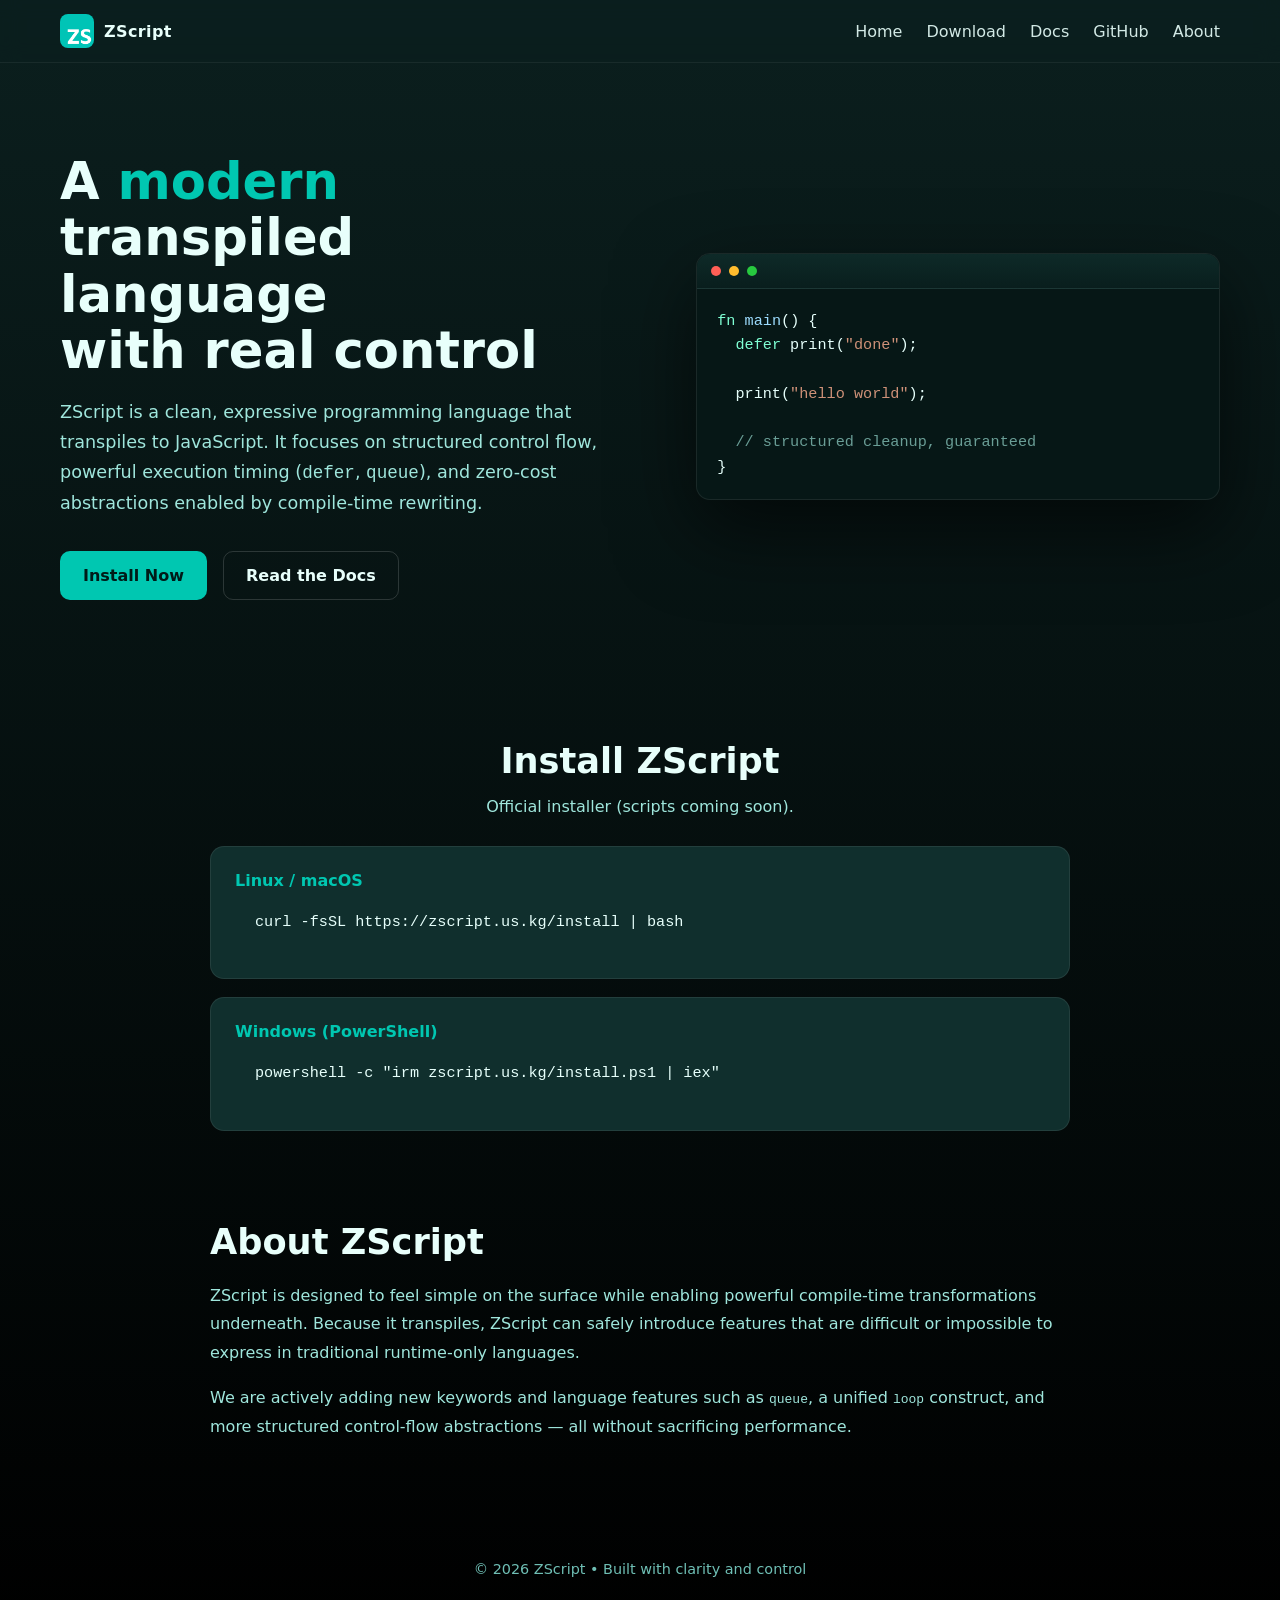
==== index.html @ 6e47279d "Create index.html" ====
<!DOCTYPE html>
<html lang="en">
<head>
  <meta charset="UTF-8" />
  <meta name="viewport" content="width=device-width, initial-scale=1.0" />
  <title>ZScript – A Modern Transpiled Language</title>
  <link rel="icon" href="favicon.png" />
  <style>
    :root {
      --primary: #00c7b1; /* derived from logo */
      --primary-dark: #00a896;
      --bg: #0b1f1e;
      --bg-soft: #102f2d;
      --text: #e8fffb;
      --muted: #9fe6dc;
      --code-bg: #061716;
    }

    * { box-sizing: border-box; }

    body {
      margin: 0;
      font-family: Inter, system-ui, -apple-system, Segoe UI, sans-serif;
      background: linear-gradient(180deg, var(--bg) 0%, #000 100%);
      color: var(--text);
    }

    a {
      color: var(--text);
      text-decoration: none;
    }

    /* ---------------- TOP BAR ---------------- */

    header {
      position: sticky;
      top: 0;
      z-index: 100;
      backdrop-filter: blur(10px);
      background: rgba(11, 31, 30, 0.7);
      border-bottom: 1px solid rgba(255,255,255,0.06);
    }

    .nav {
      max-width: 1200px;
      margin: 0 auto;
      padding: 14px 20px;
      display: flex;
      align-items: center;
      justify-content: space-between;
    }

    .brand {
      display: flex;
      align-items: center;
      gap: 10px;
      font-weight: 700;
      letter-spacing: 0.4px;
    }

    .brand img {
      width: 34px;
      height: 34px;
      border-radius: 8px;
    }

    .nav-links {
      display: flex;
      gap: 24px;
      font-weight: 500;
      opacity: 0.9;
    }

    .nav-links a:hover {
      color: var(--primary);
    }

    /* ---------------- HERO ---------------- */

    .hero {
      max-width: 1200px;
      margin: 0 auto;
      padding: 90px 20px 60px;
      display: grid;
      grid-template-columns: 1.1fr 1fr;
      gap: 60px;
      align-items: center;
    }

    .hero h1 {
      font-size: 3.2rem;
      line-height: 1.1;
      margin: 0 0 20px;
    }

    .hero h1 span {
      color: var(--primary);
    }

    .hero p {
      font-size: 1.1rem;
      line-height: 1.7;
      color: var(--muted);
      margin-bottom: 32px;
    }

    .cta {
      display: flex;
      gap: 16px;
      flex-wrap: wrap;
    }

    .btn {
      padding: 14px 22px;
      border-radius: 10px;
      font-weight: 600;
      border: 1px solid transparent;
      transition: all 0.2s ease;
    }

    .btn.primary {
      background: var(--primary);
      color: #001b18;
    }

    .btn.primary:hover {
      background: var(--primary-dark);
    }

    .btn.secondary {
      border-color: rgba(255,255,255,0.15);
    }

    .btn.secondary:hover {
      border-color: var(--primary);
      color: var(--primary);
    }

    /* ---------------- CODE WINDOW ---------------- */

    .code-window {
      background: var(--code-bg);
      border-radius: 14px;
      border: 1px solid rgba(255,255,255,0.08);
      box-shadow: 0 30px 80px rgba(0,0,0,0.6);
      overflow: hidden;
    }

    .code-header {
      display: flex;
      align-items: center;
      gap: 8px;
      padding: 12px 14px;
      background: linear-gradient(180deg, #0e2a28, #091e1d);
      border-bottom: 1px solid rgba(255,255,255,0.06);
    }

    .dot { width: 10px; height: 10px; border-radius: 50%; }
    .dot.red { background: #ff5f56; }
    .dot.yellow { background: #ffbd2e; }
    .dot.green { background: #27c93f; }

    pre {
      margin: 0;
      padding: 20px;
      font-family: "JetBrains Mono", Consolas, monospace;
      font-size: 0.95rem;
      line-height: 1.6;
      color: #e6fffb;
      overflow-x: auto;
    }

    .kw { color: #7fffd4; }
    .fn { color: #9cdcfe; }
    .str { color: #ce9178; }
    .cm { color: #6a9e96; }

    /* ---------------- INSTALL ---------------- */

    .install {
      max-width: 900px;
      margin: 80px auto 0;
      padding: 0 20px;
      text-align: center;
    }

    .install h2 {
      font-size: 2.2rem;
      margin-bottom: 12px;
    }

    .install p {
      color: var(--muted);
      margin-bottom: 30px;
    }

    .install-box {
      background: var(--bg-soft);
      border: 1px solid rgba(255,255,255,0.08);
      border-radius: 14px;
      padding: 24px;
      margin-bottom: 18px;
      text-align: left;
    }

    .install-box strong {
      color: var(--primary);
    }

    /* ---------------- ABOUT ---------------- */

    .about {
      max-width: 900px;
      margin: 90px auto;
      padding: 0 20px;
    }

    .about h2 {
      font-size: 2.2rem;
      margin-bottom: 20px;
    }

    .about p {
      color: var(--muted);
      line-height: 1.8;
      margin-bottom: 16px;
    }

    footer {
      text-align: center;
      padding: 30px 20px 50px;
      color: #6fbfb5;
      font-size: 0.9rem;
    }

    @media (max-width: 900px) {
      .hero {
        grid-template-columns: 1fr;
        padding-top: 60px;
      }
    }
  </style>
</head>
<body>

<header>
  <div class="nav">
    <div class="brand">
      <img src="favicon.png" alt="ZScript logo" />
      <span>ZScript</span>
    </div>
    <nav class="nav-links">
      <a href="#">Home</a>
      <a href="#install">Download</a>
      <a href="#docs">Docs</a>
      <a href="https://github.com" target="_blank">GitHub</a>
      <a href="#about">About</a>
    </nav>
  </div>
</header>

<section class="hero">
  <div>
    <h1>A <span>modern</span> transpiled language<br/>with real control</h1>
    <p>
      ZScript is a clean, expressive programming language that transpiles to
      JavaScript. It focuses on structured control flow, powerful execution
      timing (<code>defer</code>, <code>queue</code>), and zero-cost abstractions
      enabled by compile-time rewriting.
    </p>

    <div class="cta">
      <a class="btn primary" href="#install">Install Now</a>
      <a class="btn secondary" href="#docs">Read the Docs</a>
    </div>
  </div>

  <div class="code-window">
    <div class="code-header">
      <div class="dot red"></div>
      <div class="dot yellow"></div>
      <div class="dot green"></div>
    </div>
    <pre><span class="kw">fn</span> <span class="fn">main</span>() {
  <span class="kw">defer</span> print(<span class="str">"done"</span>);

  print(<span class="str">"hello world"</span>);

  <span class="cm">// structured cleanup, guaranteed</span>
}
</pre>
  </div>
</section>

<section id="install" class="install">
  <h2>Install ZScript</h2>
  <p>Official installer (scripts coming soon).</p>

  <div class="install-box">
    <strong>Linux / macOS</strong>
    <pre>curl -fsSL https://zscript.us.kg/install | bash</pre>
  </div>

  <div class="install-box">
    <strong>Windows (PowerShell)</strong>
    <pre>powershell -c "irm zscript.us.kg/install.ps1 | iex"</pre>
  </div>
</section>

<section id="about" class="about">
  <h2>About ZScript</h2>
  <p>
    ZScript is designed to feel simple on the surface while enabling powerful
    compile-time transformations underneath. Because it transpiles, ZScript
    can safely introduce features that are difficult or impossible to express
    in traditional runtime-only languages.
  </p>
  <p>
    We are actively adding new keywords and language features such as
    <code>queue</code>, a unified <code>loop</code> construct, and more structured
    control-flow abstractions — all without sacrificing performance.
  </p>
</section>

<footer>
  © 2026 ZScript • Built with clarity and control
</footer>

</body>
</html>
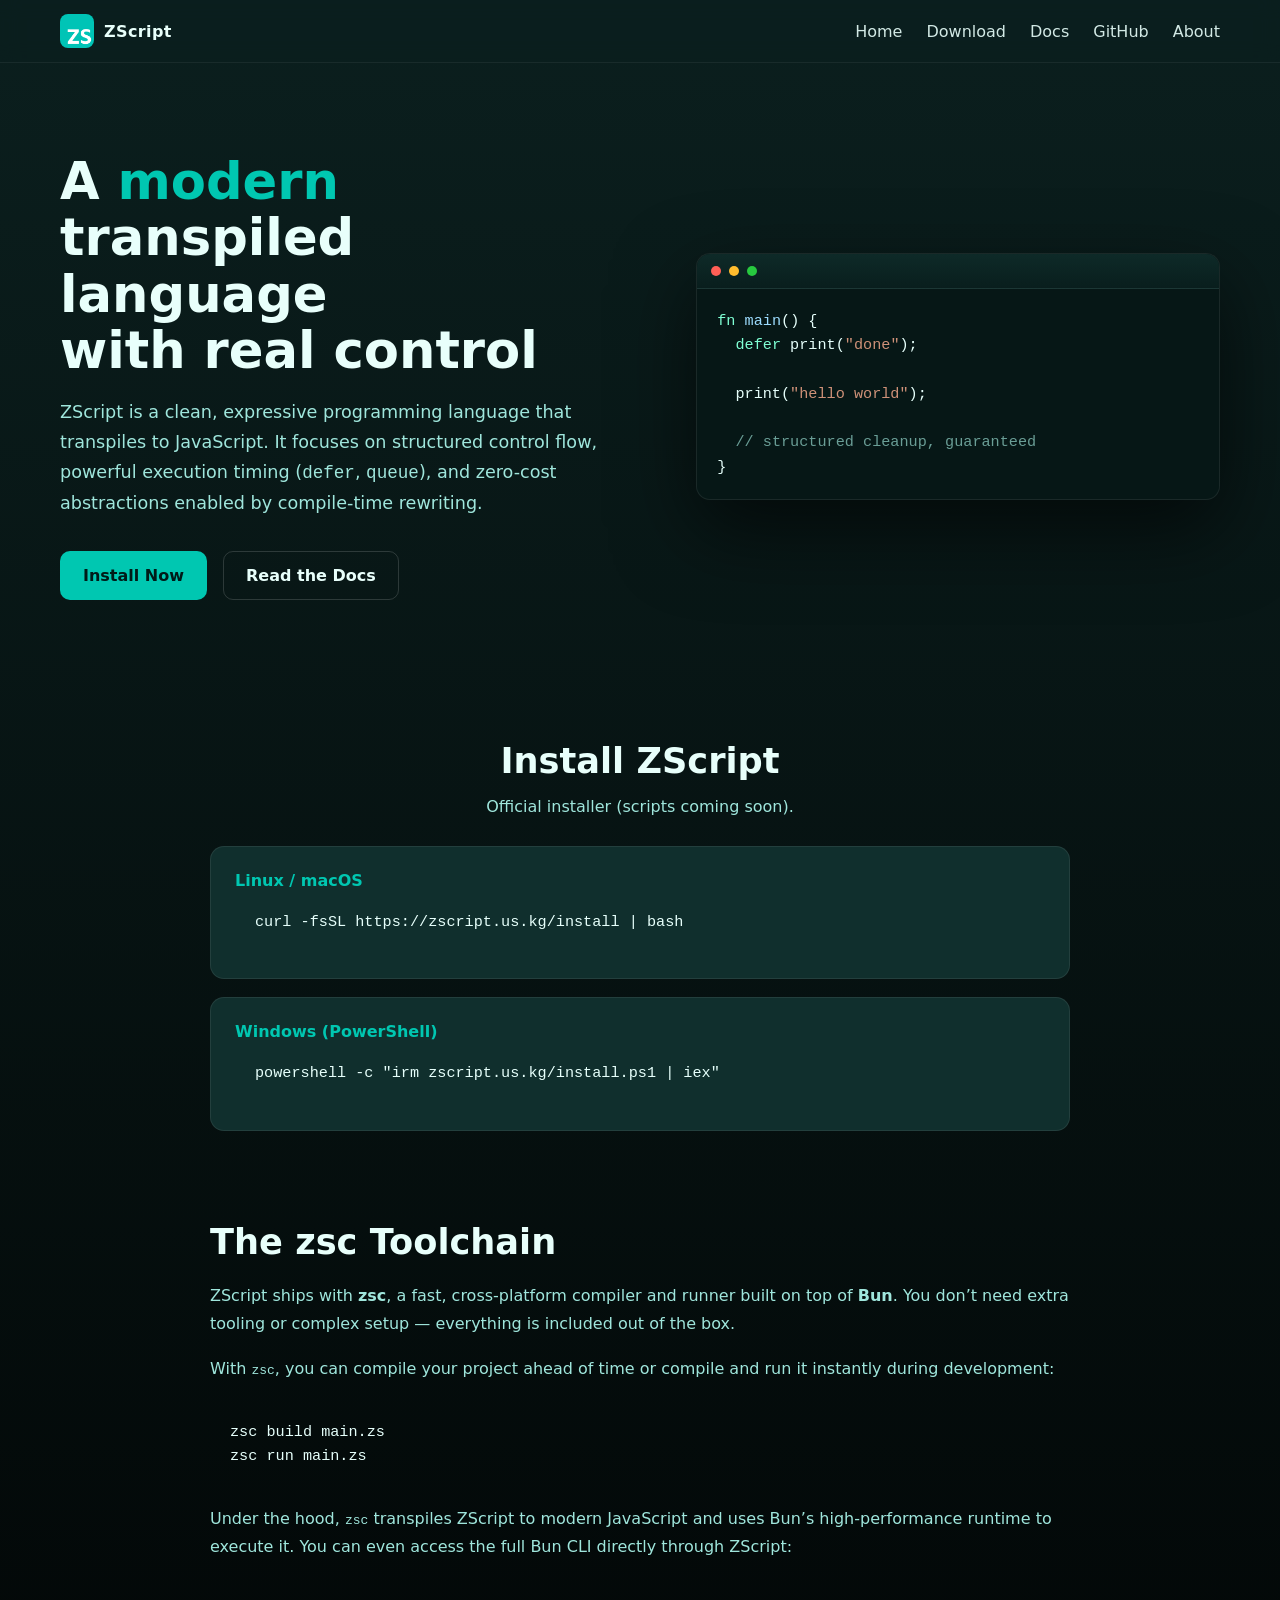
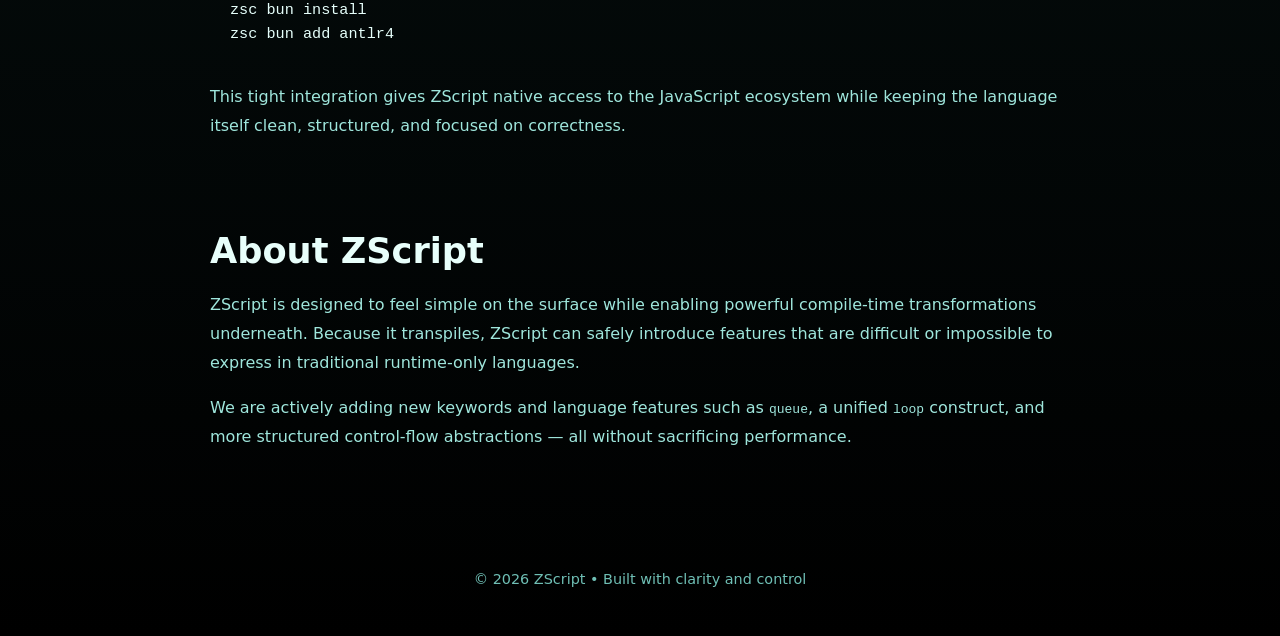
==== commit ecd2c9f4: "Add zsc toolchain section to index.html Added a new section about the zsc toolchain, detailing its f" ====
--- a/index.html
+++ b/index.html
@@ -307,6 +307,33 @@
   </div>
 </section>
 
+<section id="zsc" class="about">
+  <h2>The zsc Toolchain</h2>
+  <p>
+    ZScript ships with <strong>zsc</strong>, a fast, cross-platform compiler and
+    runner built on top of <strong>Bun</strong>. You don’t need extra tooling or
+    complex setup — everything is included out of the box.
+  </p>
+  <p>
+    With <code>zsc</code>, you can compile your project ahead of time or compile
+    and run it instantly during development:
+  </p>
+  <pre>zsc build main.zs
+zsc run main.zs</pre>
+  <p>
+    Under the hood, <code>zsc</code> transpiles ZScript to modern JavaScript and
+    uses Bun’s high-performance runtime to execute it. You can even access the
+    full Bun CLI directly through ZScript:
+  </p>
+  <pre>zsc bun install
+zsc bun add antlr4</pre>
+  <p>
+    This tight integration gives ZScript native access to the JavaScript
+    ecosystem while keeping the language itself clean, structured, and focused
+    on correctness.
+  </p>
+</section>
+
 <section id="about" class="about">
   <h2>About ZScript</h2>
   <p>
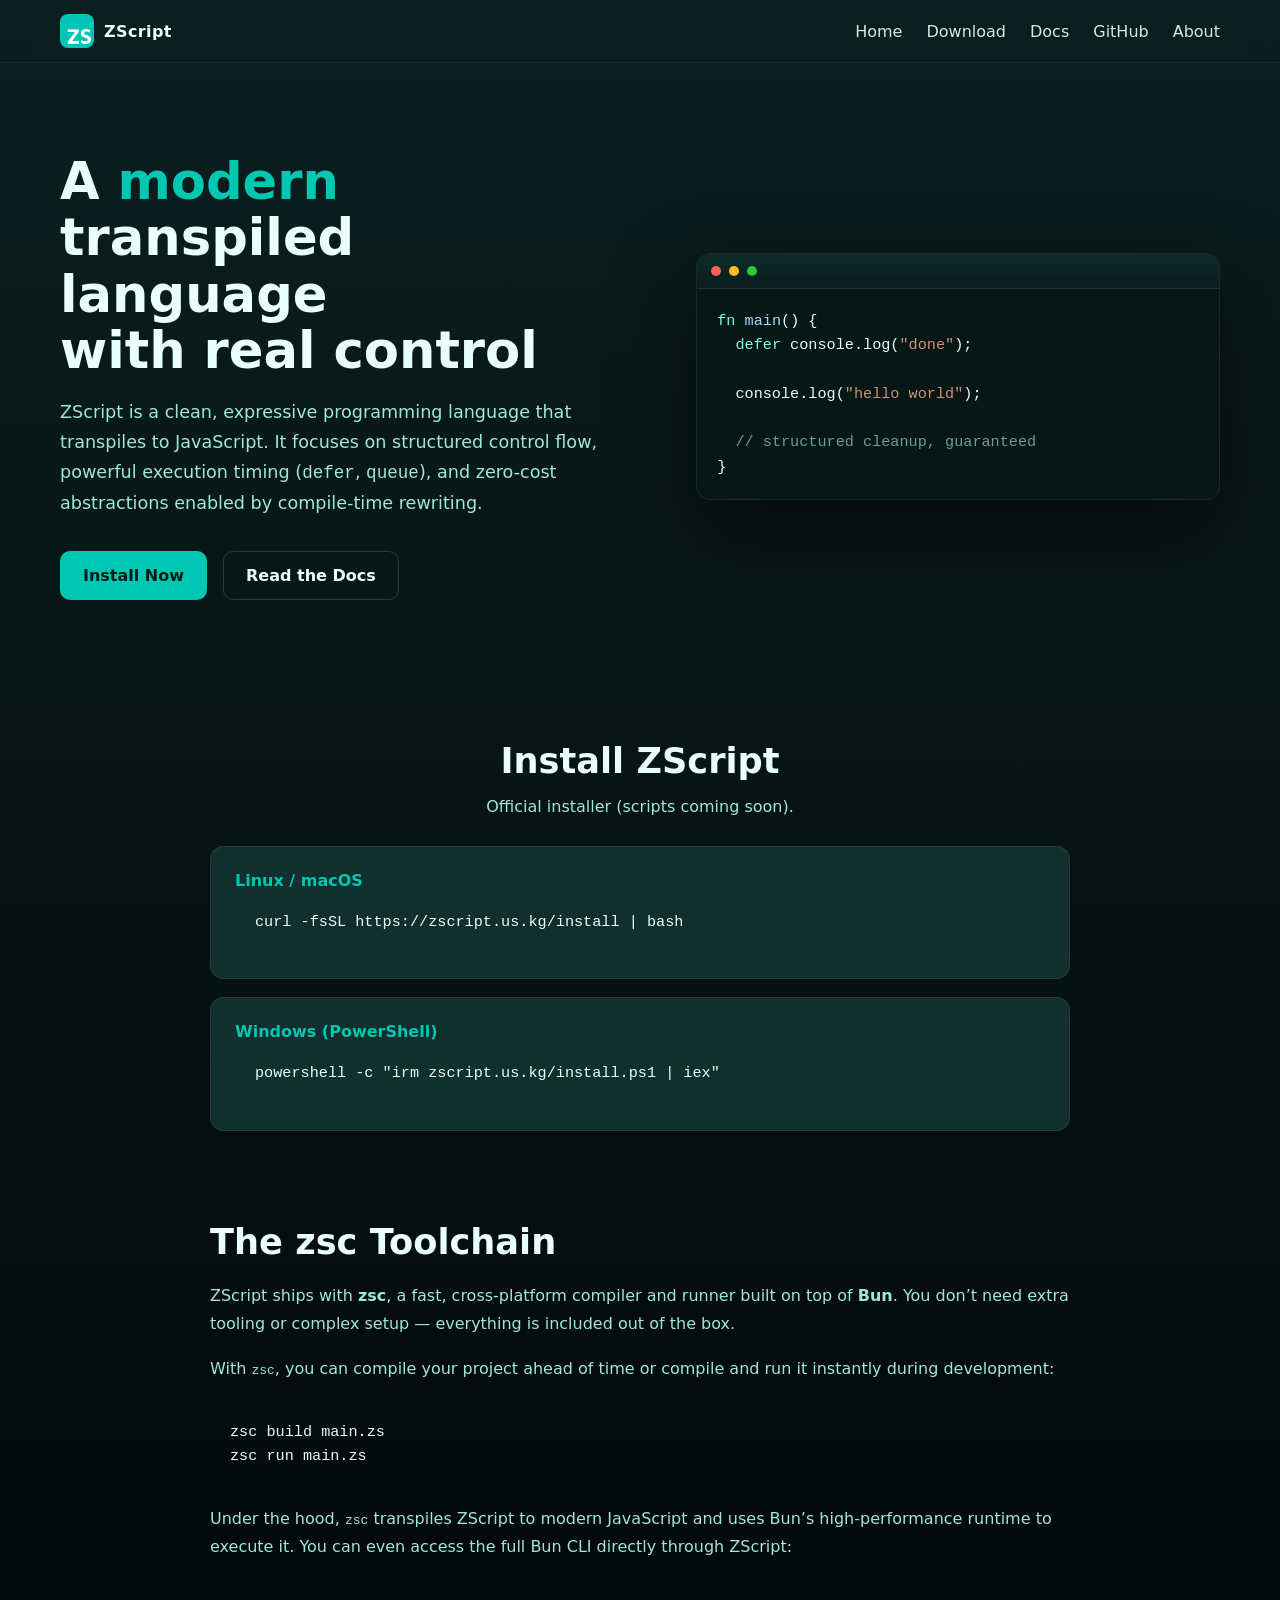
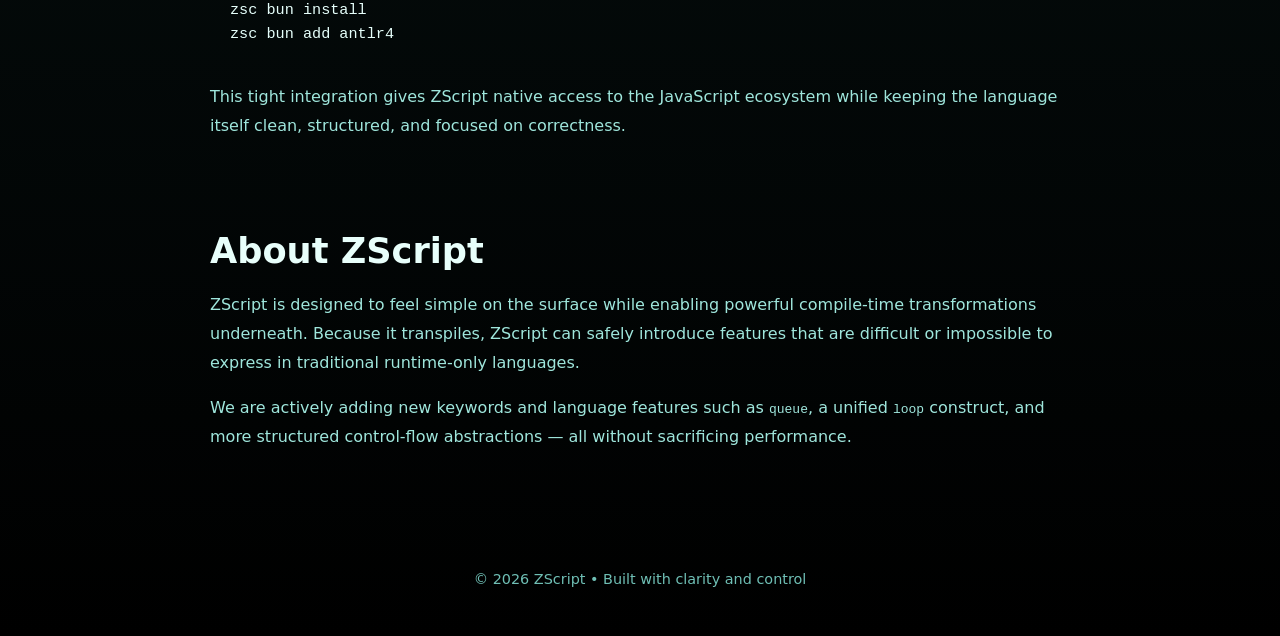
==== commit 2bcc47ef: "Update index.html" ====
--- a/index.html
+++ b/index.html
@@ -282,9 +282,9 @@
       <div class="dot green"></div>
     </div>
     <pre><span class="kw">fn</span> <span class="fn">main</span>() {
-  <span class="kw">defer</span> print(<span class="str">"done"</span>);
-
-  print(<span class="str">"hello world"</span>);
+  <span class="kw">defer</span> console.log(<span class="str">"done"</span>);
+
+  console.log(<span class="str">"hello world"</span>);
 
   <span class="cm">// structured cleanup, guaranteed</span>
 }
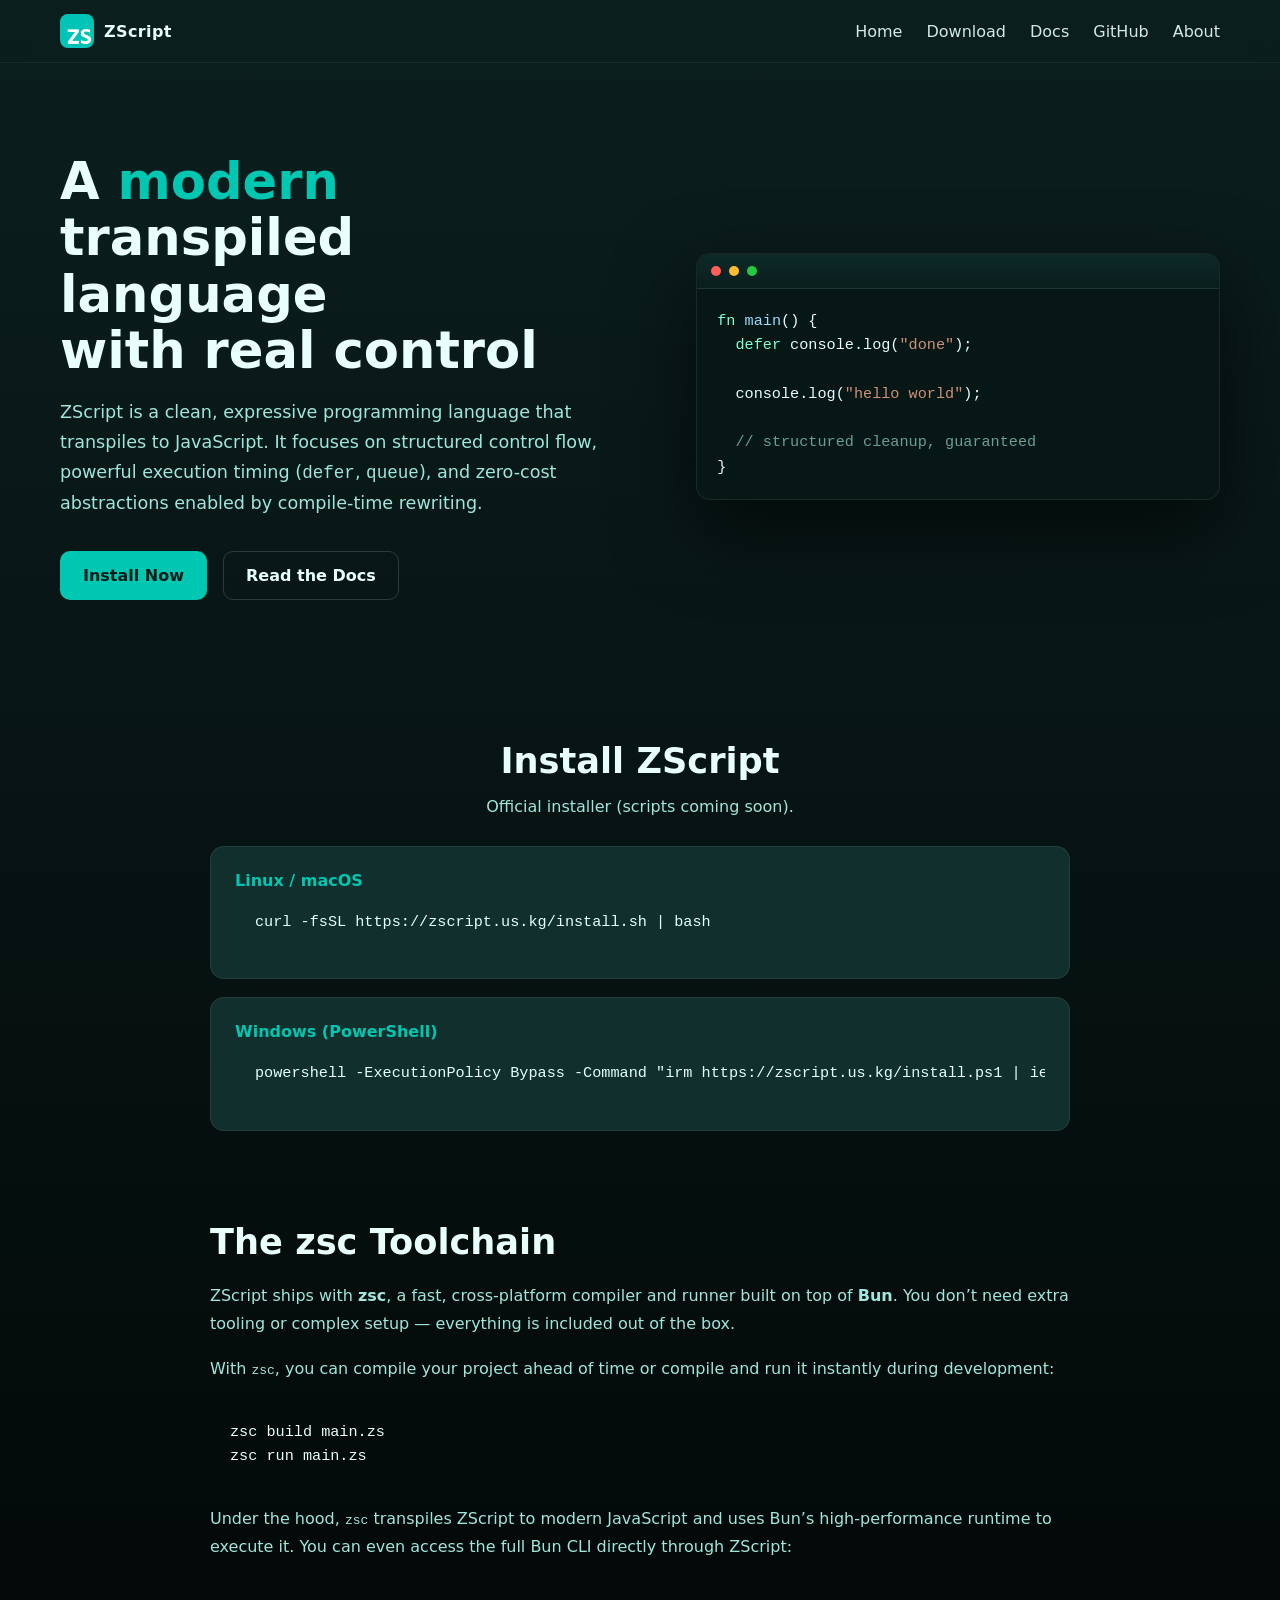
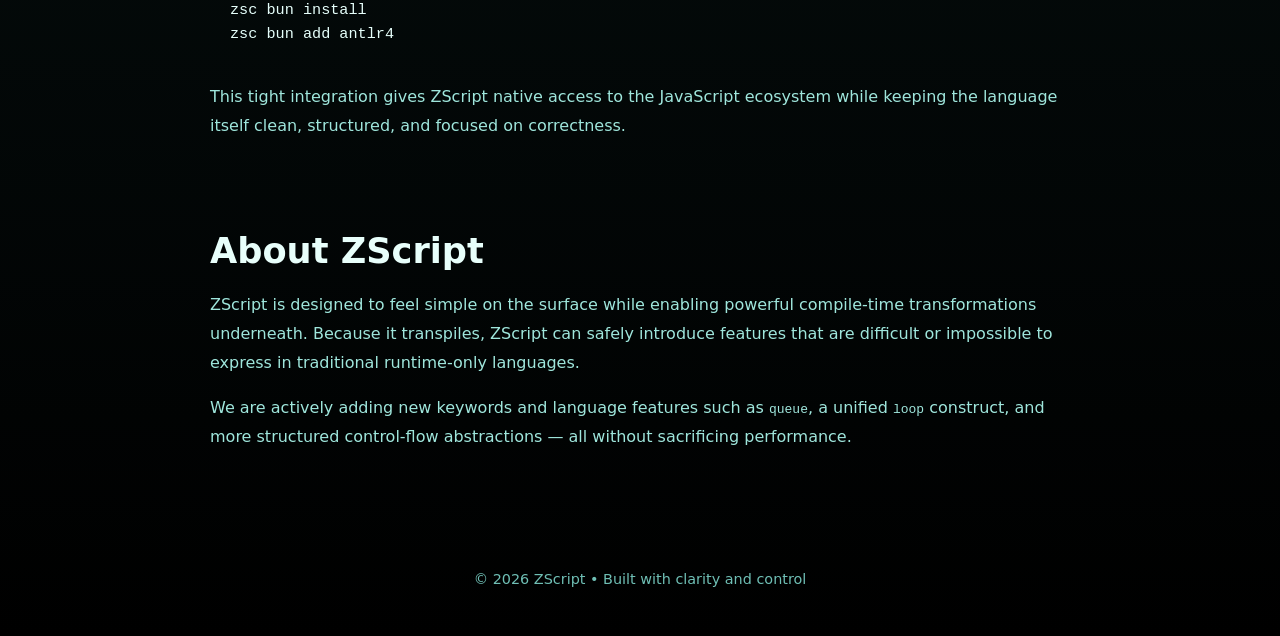
==== commit 815b8b1e: "Update installation commands for Linux and Windows" ====
--- a/index.html
+++ b/index.html
@@ -252,9 +252,9 @@
     <nav class="nav-links">
       <a href="#">Home</a>
       <a href="#install">Download</a>
-      <a href="#docs">Docs</a>
-      <a href="https://github.com" target="_blank">GitHub</a>
-      <a href="#about">About</a>
+      <a href="docs.zscript.us.kg">Docs</a>
+      <a href="https://github.com/zscriptlang" target="_blank">GitHub</a>
+      <a href="/about">About</a>
     </nav>
   </div>
 </header>
@@ -298,12 +298,12 @@
 
   <div class="install-box">
     <strong>Linux / macOS</strong>
-    <pre>curl -fsSL https://zscript.us.kg/install | bash</pre>
+    <pre>curl -fsSL https://zscript.us.kg/install.sh | bash</pre>
   </div>
 
   <div class="install-box">
     <strong>Windows (PowerShell)</strong>
-    <pre>powershell -c "irm zscript.us.kg/install.ps1 | iex"</pre>
+    <pre>powershell -ExecutionPolicy Bypass -Command "irm https://zscript.us.kg/install.ps1 | iex"</pre>
   </div>
 </section>
 
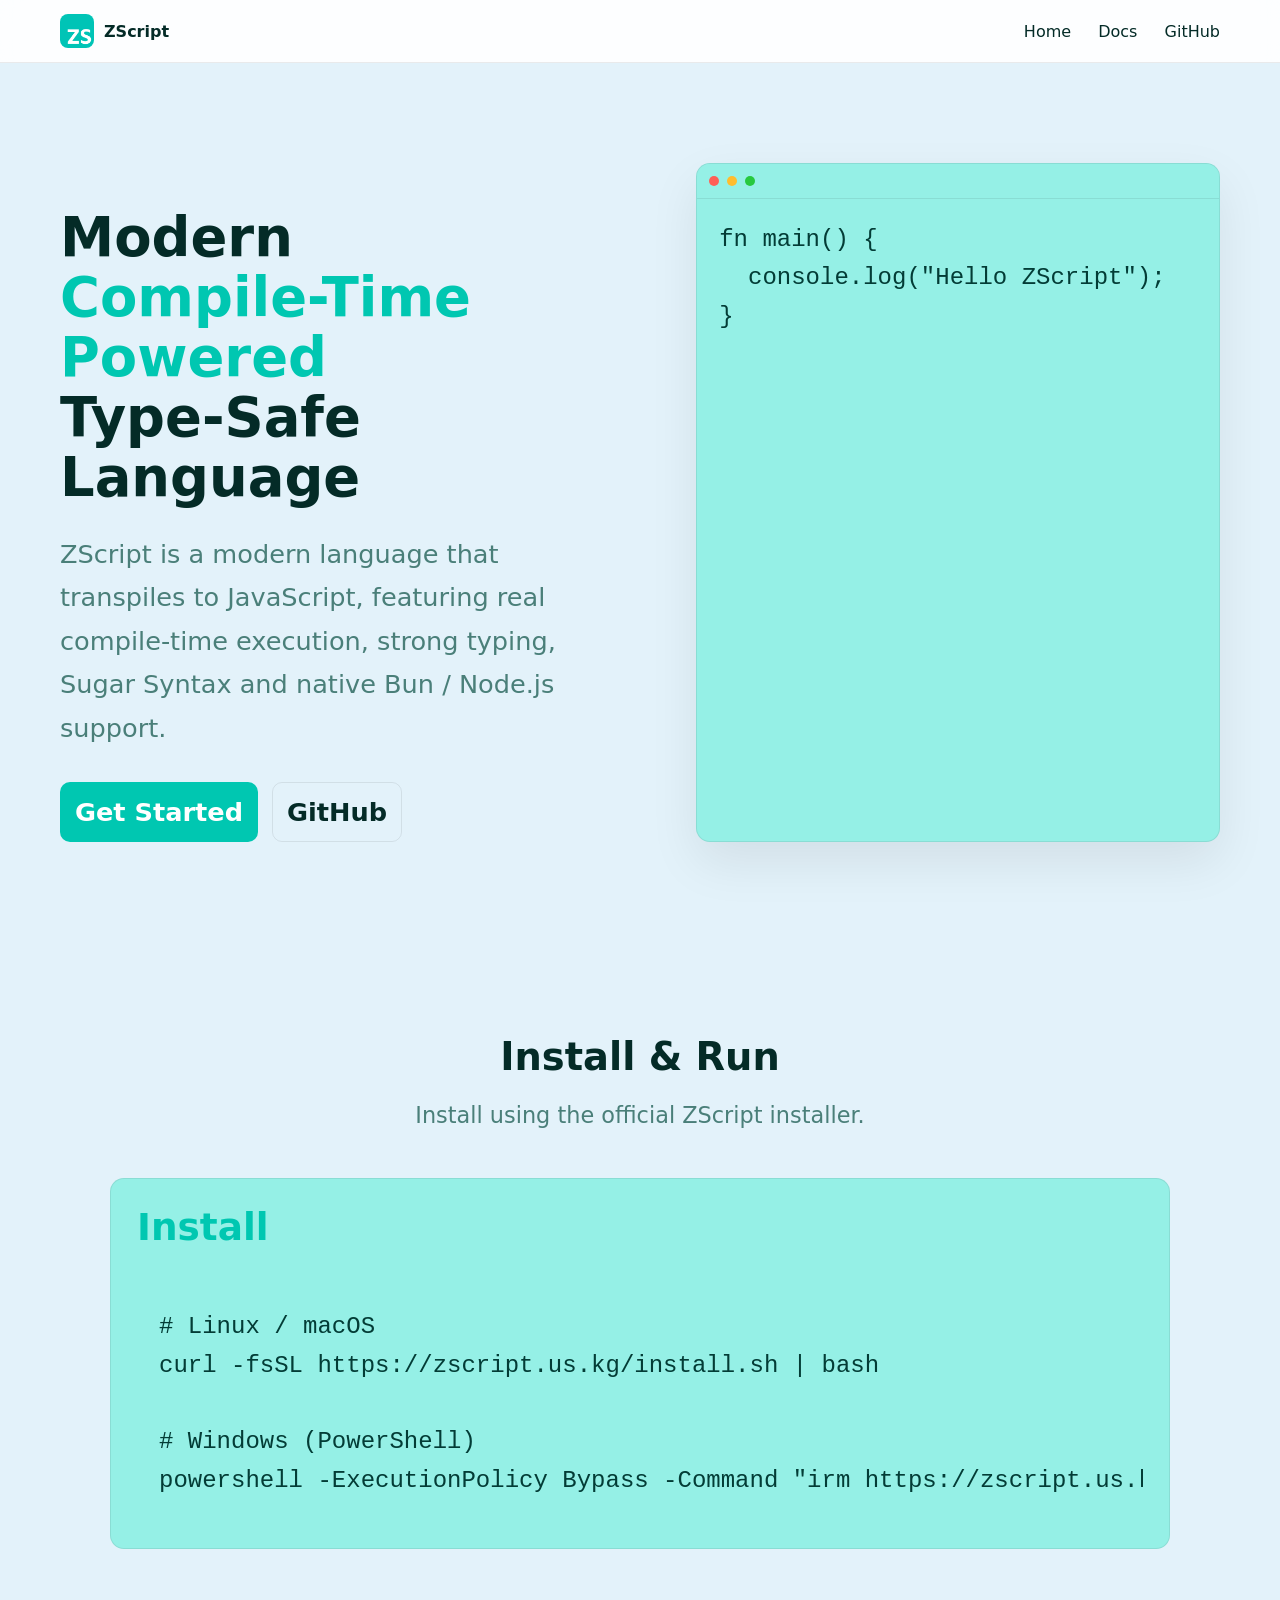
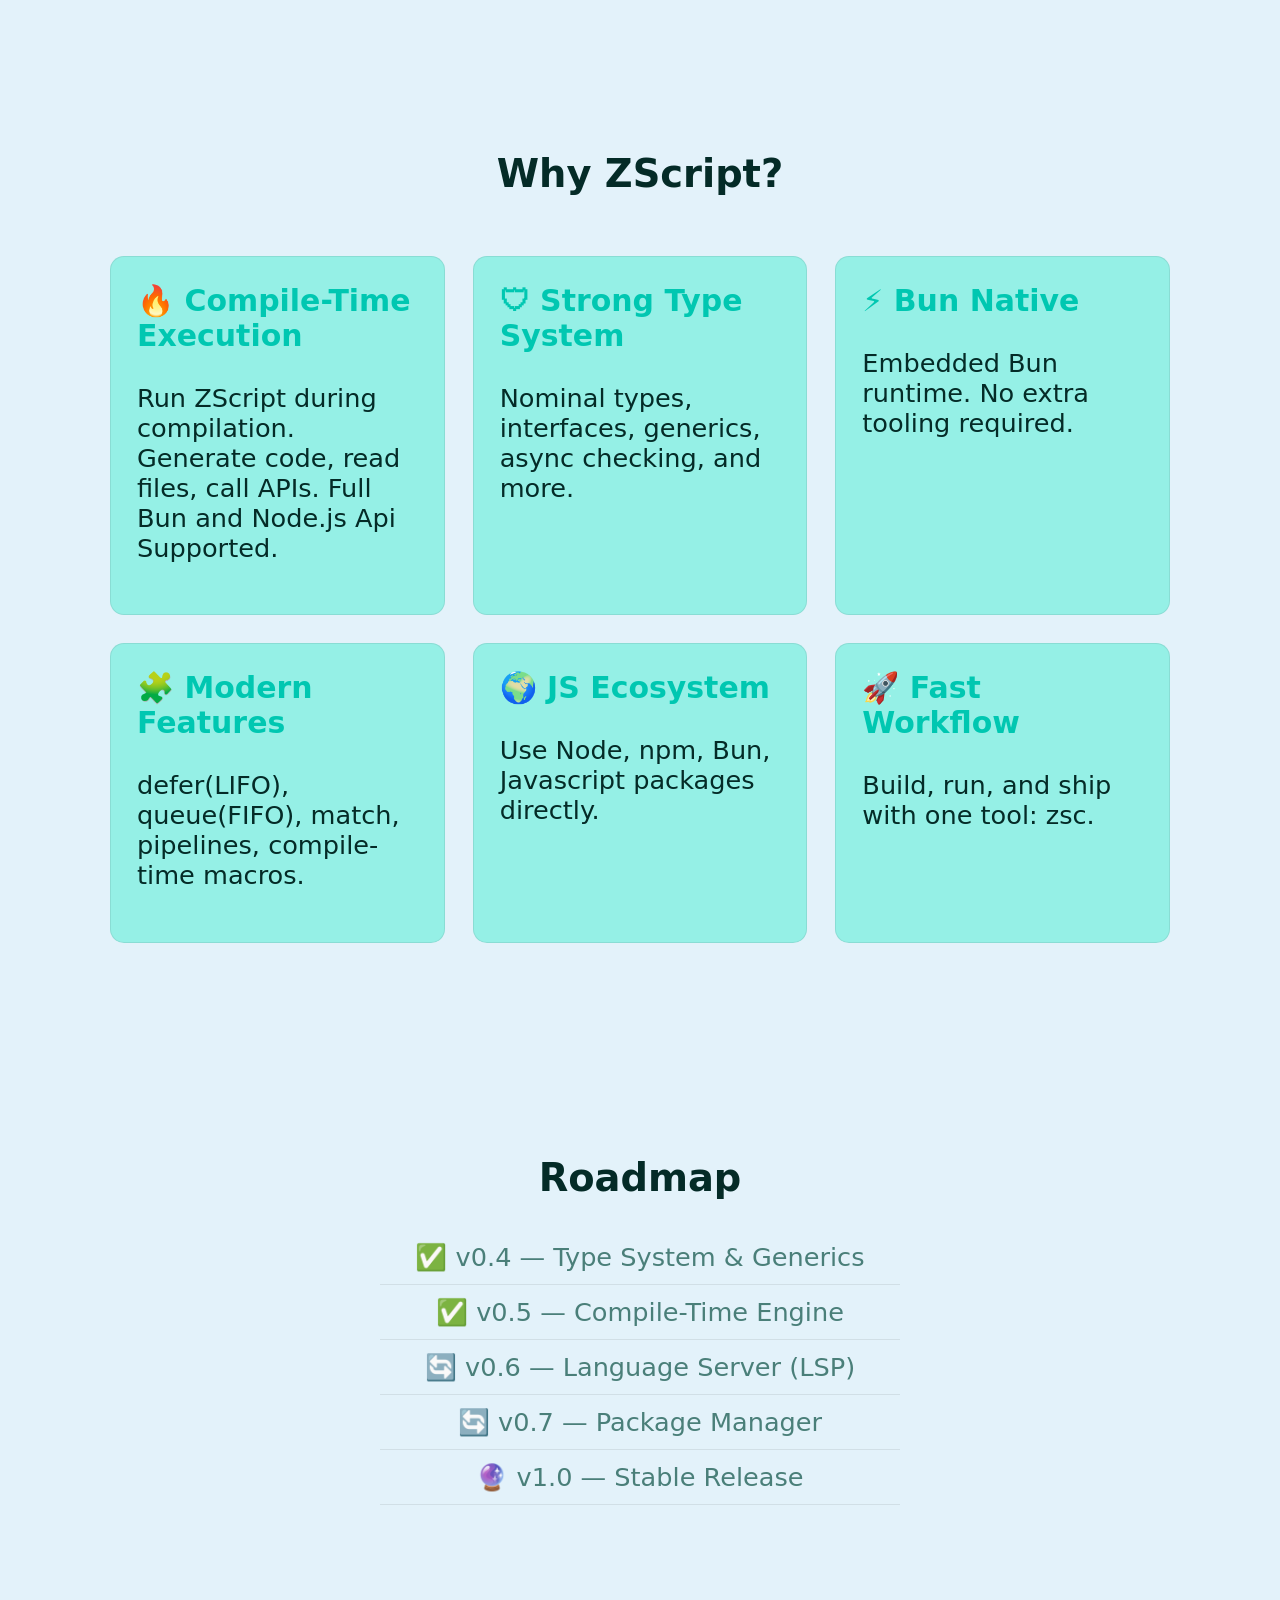
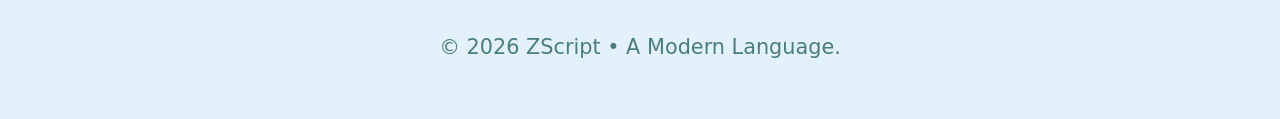
==== commit b413f5f0: "Update index.html" ====
--- a/index.html
+++ b/index.html
@@ -1,356 +1,535 @@
 <!DOCTYPE html>
 <html lang="en">
 <head>
-  <meta charset="UTF-8" />
-  <meta name="viewport" content="width=device-width, initial-scale=1.0" />
-  <title>ZScript – A Modern Transpiled Language</title>
-  <link rel="icon" href="favicon.png" />
-  <style>
-    :root {
-      --primary: #00c7b1; /* derived from logo */
-      --primary-dark: #00a896;
-      --bg: #0b1f1e;
-      --bg-soft: #102f2d;
-      --text: #e8fffb;
-      --muted: #9fe6dc;
-      --code-bg: #061716;
-    }
-
-    * { box-sizing: border-box; }
-
-    body {
-      margin: 0;
-      font-family: Inter, system-ui, -apple-system, Segoe UI, sans-serif;
-      background: linear-gradient(180deg, var(--bg) 0%, #000 100%);
-      color: var(--text);
-    }
-
-    a {
-      color: var(--text);
-      text-decoration: none;
-    }
-
-    /* ---------------- TOP BAR ---------------- */
-
-    header {
-      position: sticky;
-      top: 0;
-      z-index: 100;
-      backdrop-filter: blur(10px);
-      background: rgba(11, 31, 30, 0.7);
-      border-bottom: 1px solid rgba(255,255,255,0.06);
-    }
-
-    .nav {
-      max-width: 1200px;
-      margin: 0 auto;
-      padding: 14px 20px;
-      display: flex;
-      align-items: center;
-      justify-content: space-between;
-    }
-
-    .brand {
-      display: flex;
-      align-items: center;
-      gap: 10px;
-      font-weight: 700;
-      letter-spacing: 0.4px;
-    }
-
-    .brand img {
-      width: 34px;
-      height: 34px;
-      border-radius: 8px;
-    }
-
-    .nav-links {
-      display: flex;
-      gap: 24px;
-      font-weight: 500;
-      opacity: 0.9;
-    }
-
-    .nav-links a:hover {
-      color: var(--primary);
-    }
-
-    /* ---------------- HERO ---------------- */
-
-    .hero {
-      max-width: 1200px;
-      margin: 0 auto;
-      padding: 90px 20px 60px;
-      display: grid;
-      grid-template-columns: 1.1fr 1fr;
-      gap: 60px;
-      align-items: center;
-    }
-
-    .hero h1 {
-      font-size: 3.2rem;
-      line-height: 1.1;
-      margin: 0 0 20px;
-    }
-
-    .hero h1 span {
-      color: var(--primary);
-    }
-
-    .hero p {
-      font-size: 1.1rem;
-      line-height: 1.7;
-      color: var(--muted);
-      margin-bottom: 32px;
-    }
-
-    .cta {
-      display: flex;
-      gap: 16px;
-      flex-wrap: wrap;
-    }
-
-    .btn {
-      padding: 14px 22px;
-      border-radius: 10px;
-      font-weight: 600;
-      border: 1px solid transparent;
-      transition: all 0.2s ease;
-    }
-
-    .btn.primary {
-      background: var(--primary);
-      color: #001b18;
-    }
-
-    .btn.primary:hover {
-      background: var(--primary-dark);
-    }
-
-    .btn.secondary {
-      border-color: rgba(255,255,255,0.15);
-    }
-
-    .btn.secondary:hover {
-      border-color: var(--primary);
-      color: var(--primary);
-    }
-
-    /* ---------------- CODE WINDOW ---------------- */
-
-    .code-window {
-      background: var(--code-bg);
-      border-radius: 14px;
-      border: 1px solid rgba(255,255,255,0.08);
-      box-shadow: 0 30px 80px rgba(0,0,0,0.6);
-      overflow: hidden;
-    }
-
-    .code-header {
-      display: flex;
-      align-items: center;
-      gap: 8px;
-      padding: 12px 14px;
-      background: linear-gradient(180deg, #0e2a28, #091e1d);
-      border-bottom: 1px solid rgba(255,255,255,0.06);
-    }
-
-    .dot { width: 10px; height: 10px; border-radius: 50%; }
-    .dot.red { background: #ff5f56; }
-    .dot.yellow { background: #ffbd2e; }
-    .dot.green { background: #27c93f; }
-
-    pre {
-      margin: 0;
-      padding: 20px;
-      font-family: "JetBrains Mono", Consolas, monospace;
-      font-size: 0.95rem;
-      line-height: 1.6;
-      color: #e6fffb;
-      overflow-x: auto;
-    }
-
-    .kw { color: #7fffd4; }
-    .fn { color: #9cdcfe; }
-    .str { color: #ce9178; }
-    .cm { color: #6a9e96; }
-
-    /* ---------------- INSTALL ---------------- */
-
-    .install {
-      max-width: 900px;
-      margin: 80px auto 0;
-      padding: 0 20px;
-      text-align: center;
-    }
-
-    .install h2 {
-      font-size: 2.2rem;
-      margin-bottom: 12px;
-    }
-
-    .install p {
-      color: var(--muted);
-      margin-bottom: 30px;
-    }
-
-    .install-box {
-      background: var(--bg-soft);
-      border: 1px solid rgba(255,255,255,0.08);
-      border-radius: 14px;
-      padding: 24px;
-      margin-bottom: 18px;
-      text-align: left;
-    }
-
-    .install-box strong {
-      color: var(--primary);
-    }
-
-    /* ---------------- ABOUT ---------------- */
-
-    .about {
-      max-width: 900px;
-      margin: 90px auto;
-      padding: 0 20px;
-    }
-
-    .about h2 {
-      font-size: 2.2rem;
-      margin-bottom: 20px;
-    }
-
-    .about p {
-      color: var(--muted);
-      line-height: 1.8;
-      margin-bottom: 16px;
-    }
-
-    footer {
-      text-align: center;
-      padding: 30px 20px 50px;
-      color: #6fbfb5;
-      font-size: 0.9rem;
-    }
-
-    @media (max-width: 900px) {
-      .hero {
-        grid-template-columns: 1fr;
-        padding-top: 60px;
+<meta charset="UTF-8" />
+<meta name="viewport" content="width=device-width, initial-scale=1.0" />
+
+<title>ZScript — Modern Programing Language</title>
+<link rel="icon" href="favicon.png" />
+<!-- Primary Meta Tags -->
+<meta name="title" content="ZScript — Modern Programming Language" />
+<meta name="description" content="A modern language transpiled to JavaScript with real compile-time execution and strong typing." />
+
+<!-- Open Graph / Facebook / Discord -->
+<meta property="og:type" content="website" />
+<meta property="og:url" content="https://zscript.us.kg" />
+<meta property="og:title" content="ZScript — Modern Programming Language" />
+<meta property="og:description" content="Compile-time powered, type-safe language featuring native Bun/Node.js support." />
+<meta property="og:image" content="https://zscript.us.kg/favicon.png" />
+
+<!-- Twitter -->
+<meta property="twitter:card" content="summary_large_image" />
+<meta property="twitter:url" content="https://zscript.us.kg" />
+<meta property="twitter:title" content="ZScript — Modern Programming Language" />
+<meta property="twitter:description" content="Compile-time powered, type-safe language featuring native Bun/Node.js support." />
+<meta property="twitter:image" content="https://zscript.us.kg/favicon.png" />
+
+
+  <!-- Google Search Structured Data (JSON-LD) -->
+<script type="application/ld+json">
+{
+  "@context": "https://schema.org",
+  "@graph": [
+    {
+      "@type": "ComputerLanguage",
+      "@id": "https://zscript.us.kg",
+      "name": "ZScript",
+      "alternateName": "zsc",
+      "description": "A modern programming language featuring compile-time execution and strong typing.",
+      "url": "https://zscript.us.kg",
+      "programmingLanguage": "ZScript"
+    },
+    {
+      "@type": "SoftwareApplication",
+      "name": "ZScript Compiler",
+      "applicationCategory": "DeveloperApplication",
+      "operatingSystem": "Linux, macOS, Windows",
+      "downloadUrl": "https://zscript.us.kg",
+      "softwareVersion": "0.5",
+      "offers": {
+        "@type": "Offer",
+        "price": "0",
+        "priceCurrency": "USD"
+      }
+    },
+    {
+      "@type": "SoftwareSourceCode",
+      "name": "ZScript Source",
+      "programmingLanguage": { "@id": "https://zscript.us.kg" },
+      "runtimePlatform": ["Bun", "Node.js"],
+      "codeRepository": "https://github.com/zscriptlang/zscript",
+      "targetProduct": {
+        "@type": "SoftwareApplication",
+        "name": "ZScript",
+        "operatingSystem": "All"
       }
     }
-  </style>
+  ]
+}
+</script>
+
+  
+<style>
+:root {
+  --primary: #00c7b1;
+  --primary-dark: #00a896;
+
+  --bg: #e3f2fa;
+  --bg-soft: #95f0e6;
+
+  --text: #042b27;
+  --muted: #4a7f79;
+
+  --border: rgba(0,0,0,0.08);
+  --code-bg: #95f0e6;
+}
+
+* {
+  box-sizing: border-box;
+}
+
+body {
+  margin: 0;
+  font-family: Inter, system-ui, -apple-system, Segoe UI, sans-serif;
+  background: var(--bg);
+  color: var(--text);
+}
+
+/* ---------------- NAV ---------------- */
+
+header {
+  position: sticky;
+  top: 0;
+  background: rgba(255,255,255,0.9);
+  backdrop-filter: blur(10px);
+  border-bottom: 1px solid var(--border);
+  z-index: 100;
+}
+
+.nav {
+  max-width: 1200px;
+  margin: auto;
+  padding: 14px 20px;
+
+  display: flex;
+  justify-content: space-between;
+  align-items: center;
+}
+
+.brand {
+  display: flex;
+  gap: 10px;
+  align-items: center;
+  font-weight: 700;
+}
+
+.brand img {
+  width: 34px;
+  border-radius: 8px;
+}
+
+.nav a {
+  margin-left: 22px;
+  text-decoration: none;
+  color: var(--text);
+  font-weight: 500;
+}
+
+.nav a:hover {
+  color: var(--primary);
+}
+
+/* ---------------- HERO ---------------- */
+
+.hero {
+  max-width: 1200px;
+  margin: auto;
+  padding: 100px 20px 80px;
+
+  display: grid;
+  grid-template-columns: 1.1fr 1fr;
+  gap: 60px;
+}
+
+.hero h1 {
+  font-size: 3.4rem;
+  line-height: 1.1;
+  margin-bottom: 20px;
+}
+
+.hero span {
+  color: var(--primary);
+}
+
+.hero p {
+  font-size: 1.6rem;
+  color: var(--muted);
+  line-height: 1.7;
+  max-width: 520px;
+}
+
+.buttons {
+  margin-top: 32px;
+  font-size: 1.6rem;
+  display: flex;
+  gap: 14px;
+  flex-wrap: wrap;
+}
+
+.btn {
+  padding: 14px 14px;
+  border-radius: 10px;
+  font-weight: 600;
+  text-decoration: none;
+  border: 1px solid transparent;
+  transition: .2s;
+}
+
+.btn.primary {
+  background: var(--primary);
+  color: white;
+}
+
+.btn.primary:hover {
+  background: var(--primary-dark);
+}
+
+.btn.secondary {
+  border-color: var(--border);
+  color: var(--text);
+}
+
+.btn.secondary:hover {
+  color: var(--primary);
+  border-color: var(--primary);
+}
+
+/* ---------------- CODE ---------------- */
+
+.code {
+  background: var(--code-bg);
+  border-radius: 14px;
+  border: 1px solid var(--border);
+  overflow: hidden;
+  box-shadow: 0 20px 50px rgba(0,0,0,.08);
+}
+
+.code-head {
+  display: flex;
+  gap: 8px;
+  padding: 12px;
+  background: #95f0e6;
+  border-bottom: 1px solid var(--border);
+}
+
+.dot {
+  width: 10px;
+  height: 10px;
+  border-radius: 50%;
+}
+
+.red { background:#ff5f56 }
+.yellow { background:#ffbd2e }
+.green { background:#27c93f }
+
+pre {
+  margin: 0;
+  padding: 22px;
+  font-family: JetBrains Mono, Consolas, monospace;
+  font-size: 1.5rem;
+  line-height: 1.6;
+  color: #033c36;
+  overflow-x: auto;
+}
+
+/* ---------------- INSTALL ---------------- */
+
+.install {
+  max-width: 1100px;
+  margin: auto;
+  padding: 80px 20px;
+}
+
+.install h2 {
+  text-align: center;
+  font-size: 2.4rem;
+  margin-bottom: 14px;
+}
+
+.install p {
+  text-align: center;
+  color: var(--muted);
+  margin-bottom: 50px;
+  font-size: 1.4rem;
+}
+
+.install-grid {
+  display: grid;
+  grid-template-columns: repeat(auto-fit,minmax(260px,1fr));
+  gap: 32px;
+}
+
+.box {
+  background: var(--bg-soft);
+  border: 1px solid var(--border);
+  border-radius: 14px;
+  padding: 26px;
+  font-size: 2rem;
+
+}
+
+.box h3 {
+  margin-top: 0;
+  color: var(--primary);
+}
+
+/* ---------------- FEATURES ---------------- */
+
+.features {
+  max-width: 1100px;
+  margin: auto;
+  padding: 90px 20px;
+  font-size: 1.6rem;
+}
+
+.features h2 {
+  text-align: center;
+  font-size: 2.4rem;
+  margin-bottom: 60px;
+}
+
+.feature-grid {
+  display: grid;
+  grid-template-columns: repeat(auto-fit,minmax(260px,1fr));
+  gap: 28px;
+}
+
+.feature {
+  background: var(--bg-soft);
+  border: 1px solid var(--border);
+  border-radius: 14px;
+  padding: 26px;
+}
+
+.feature h3 {
+  color: var(--primary);
+  margin-top: 0;
+}
+
+/* ---------------- ROADMAP ---------------- */
+
+.roadmap {
+  max-width: 900px;
+  margin: auto;
+  padding: 90px 20px;
+  text-align: center;
+}
+
+.roadmap h2 {
+  font-size: 2.4rem;
+  margin-bottom: 30px;
+}
+
+.roadmap ul {
+  list-style: none;
+  padding: 0;
+  max-width: 520px;
+  margin: auto;
+  font-size: 1.6rem;
+}
+
+.roadmap li {
+  padding: 12px;
+  border-bottom: 1px solid var(--border);
+  color: var(--muted);
+}
+
+/* ---------------- FOOTER ---------------- */
+
+footer {
+  padding: 40px 20px 60px;
+  text-align: center;
+  font-size: 1.3rem;
+  color: var(--muted);
+}
+
+/* ---------------- MOBILE ---------------- */
+
+@media(max-width:900px){
+  .hero {
+    grid-template-columns: 1fr;
+    padding-top: 70px;
+  }
+
+  .install-grid {
+    grid-template-columns: 1fr;
+  }
+}
+</style>
 </head>
+
 <body>
 
 <header>
   <div class="nav">
+
     <div class="brand">
-      <img src="favicon.png" alt="ZScript logo" />
+      <img src="favicon.png">
       <span>ZScript</span>
     </div>
-    <nav class="nav-links">
-      <a href="#">Home</a>
-      <a href="#install">Download</a>
-      <a href="docs.zscript.us.kg">Docs</a>
-      <a href="https://github.com/zscriptlang" target="_blank">GitHub</a>
-      <a href="/about">About</a>
+
+    <nav>
+      <a href="/">Home</a>
+      <a href="/docs">Docs</a>
+      <a href="https://github.com/zscriptlang/zscript" target="_blank">GitHub</a>
     </nav>
+
   </div>
 </header>
 
+<!-- HERO -->
+
 <section class="hero">
-  <div>
-    <h1>A <span>modern</span> transpiled language<br/>with real control</h1>
-    <p>
-      ZScript is a clean, expressive programming language that transpiles to
-      JavaScript. It focuses on structured control flow, powerful execution
-      timing (<code>defer</code>, <code>queue</code>), and zero-cost abstractions
-      enabled by compile-time rewriting.
-    </p>
-
-    <div class="cta">
-      <a class="btn primary" href="#install">Install Now</a>
-      <a class="btn secondary" href="#docs">Read the Docs</a>
-    </div>
+
+<div>
+  <h1>
+     Modern<br>
+    <span>Compile-Time Powered</span><br>
+    Type-Safe Language
+  </h1>
+
+  <p>
+    ZScript is a modern language that transpiles to JavaScript,
+    featuring real compile-time execution, strong typing, Sugar Syntax
+    and native Bun / Node.js support.
+  </p>
+
+  <div class="buttons">
+    <a class="btn primary" href="/docs">Get Started</a>
+    <a class="btn secondary" href="https://github.com/zscriptlang/zscriptand" target="_blank">GitHub</a>
   </div>
-
-  <div class="code-window">
-    <div class="code-header">
-      <div class="dot red"></div>
-      <div class="dot yellow"></div>
-      <div class="dot green"></div>
-    </div>
-    <pre><span class="kw">fn</span> <span class="fn">main</span>() {
-  <span class="kw">defer</span> console.log(<span class="str">"done"</span>);
-
-  console.log(<span class="str">"hello world"</span>);
-
-  <span class="cm">// structured cleanup, guaranteed</span>
-}
-</pre>
+</div>
+
+<div class="code">
+  <div class="code-head">
+    <div class="dot red"></div>
+    <div class="dot yellow"></div>
+    <div class="dot green"></div>
   </div>
+
+<pre>
+fn main() {
+  console.log("Hello ZScript");
+}</pre>
+
+</div>
+
 </section>
 
-<section id="install" class="install">
-  <h2>Install ZScript</h2>
-  <p>Official installer (scripts coming soon).</p>
-
-  <div class="install-box">
-    <strong>Linux / macOS</strong>
-    <pre>curl -fsSL https://zscript.us.kg/install.sh | bash</pre>
-  </div>
-
-  <div class="install-box">
-    <strong>Windows (PowerShell)</strong>
-    <pre>powershell -ExecutionPolicy Bypass -Command "irm https://zscript.us.kg/install.ps1 | iex"</pre>
-  </div>
+<!-- INSTALL -->
+
+<section class="install">
+
+<h2>Install & Run</h2>
+<p>Install using the official ZScript installer.</p>
+
+<div class="install-grid">
+
+<div class="box">
+<h3>Install</h3>
+
+<pre># Linux / macOS
+curl -fsSL https://zscript.us.kg/install.sh | bash
+
+# Windows (PowerShell)
+powershell -ExecutionPolicy Bypass -Command "irm https://zscript.us.kg/install.ps1 | iex"</pre>
+
+</div>
+
+
+</div>
+
 </section>
 
-<section id="zsc" class="about">
-  <h2>The zsc Toolchain</h2>
-  <p>
-    ZScript ships with <strong>zsc</strong>, a fast, cross-platform compiler and
-    runner built on top of <strong>Bun</strong>. You don’t need extra tooling or
-    complex setup — everything is included out of the box.
-  </p>
-  <p>
-    With <code>zsc</code>, you can compile your project ahead of time or compile
-    and run it instantly during development:
-  </p>
-  <pre>zsc build main.zs
-zsc run main.zs</pre>
-  <p>
-    Under the hood, <code>zsc</code> transpiles ZScript to modern JavaScript and
-    uses Bun’s high-performance runtime to execute it. You can even access the
-    full Bun CLI directly through ZScript:
-  </p>
-  <pre>zsc bun install
-zsc bun add antlr4</pre>
-  <p>
-    This tight integration gives ZScript native access to the JavaScript
-    ecosystem while keeping the language itself clean, structured, and focused
-    on correctness.
-  </p>
+<!-- FEATURES -->
+
+<section class="features">
+
+<h2>Why ZScript?</h2>
+
+<div class="feature-grid">
+
+<div class="feature">
+<h3>🔥 Compile-Time Execution</h3>
+<p>
+Run ZScript during compilation.
+Generate code, read files, call APIs.
+Full Bun and Node.js Api Supported.
+</p>
+</div>
+
+<div class="feature">
+<h3>🛡 Strong Type System</h3>
+<p>
+Nominal types, interfaces, generics,
+async checking, and more.
+</p>
+</div>
+
+<div class="feature">
+<h3>⚡ Bun Native</h3>
+<p>
+Embedded Bun runtime.
+No extra tooling required.
+</p>
+</div>
+
+<div class="feature">
+<h3>🧩 Modern Features</h3>
+<p>
+defer(LIFO), queue(FIFO), match, pipelines,
+compile-time macros.
+</p>
+</div>
+
+<div class="feature">
+<h3>🌍 JS Ecosystem</h3>
+<p>
+Use Node, npm, Bun, Javascript packages
+directly.
+</p>
+</div>
+
+<div class="feature">
+<h3>🚀 Fast Workflow</h3>
+<p>
+Build, run, and ship with one tool:
+zsc.
+</p>
+</div>
+
+</div>
+
 </section>
 
-<section id="about" class="about">
-  <h2>About ZScript</h2>
-  <p>
-    ZScript is designed to feel simple on the surface while enabling powerful
-    compile-time transformations underneath. Because it transpiles, ZScript
-    can safely introduce features that are difficult or impossible to express
-    in traditional runtime-only languages.
-  </p>
-  <p>
-    We are actively adding new keywords and language features such as
-    <code>queue</code>, a unified <code>loop</code> construct, and more structured
-    control-flow abstractions — all without sacrificing performance.
-  </p>
+<!-- ROADMAP -->
+
+<section class="roadmap">
+
+<h2>Roadmap</h2>
+
+<ul>
+  <li>✅ v0.4 — Type System & Generics</li>
+  <li>✅ v0.5 — Compile-Time Engine</li>
+  <li>🔄 v0.6 — Language Server (LSP)</li>
+  <li>🔄 v0.7 — Package Manager</li>
+  <li>🔮 v1.0 — Stable Release</li>
+</ul>
+
 </section>
 
 <footer>
-  © 2026 ZScript • Built with clarity and control
+© 2026 ZScript • A Modern Language.
 </footer>
 
 </body>
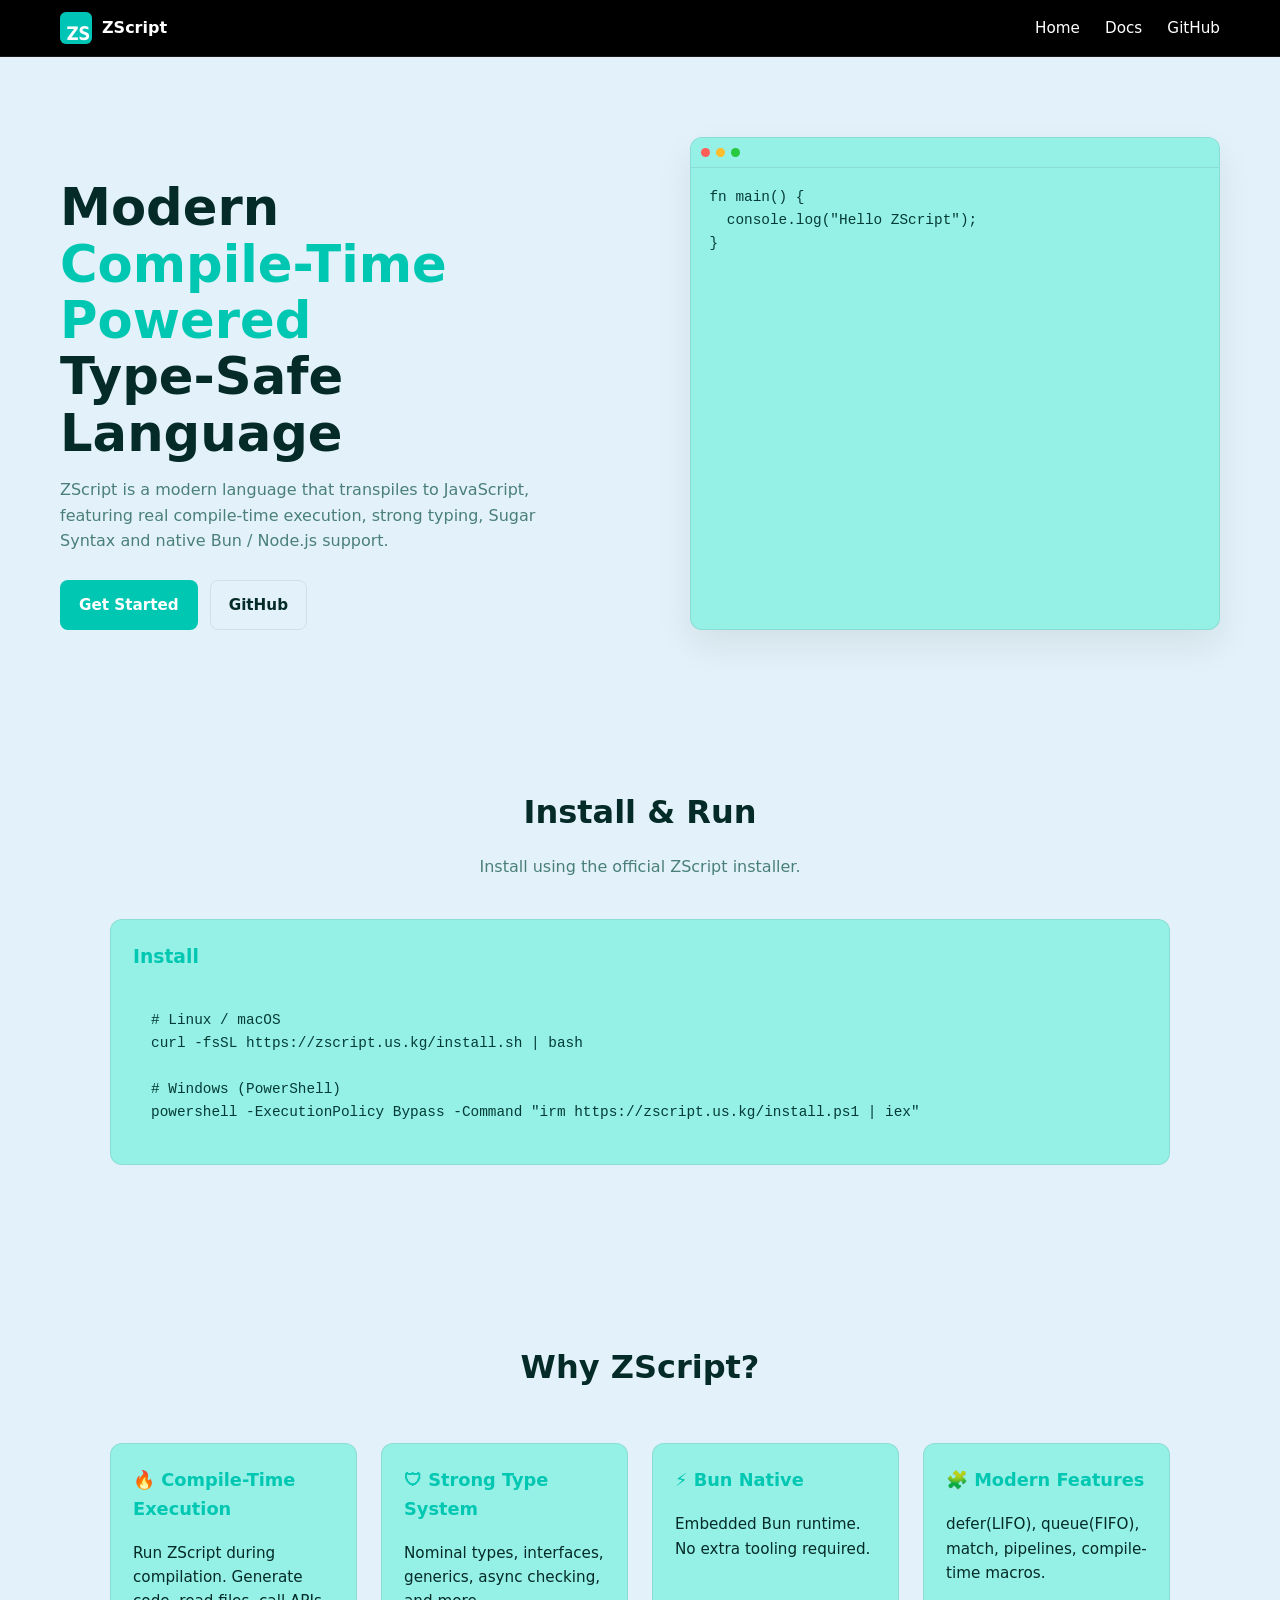
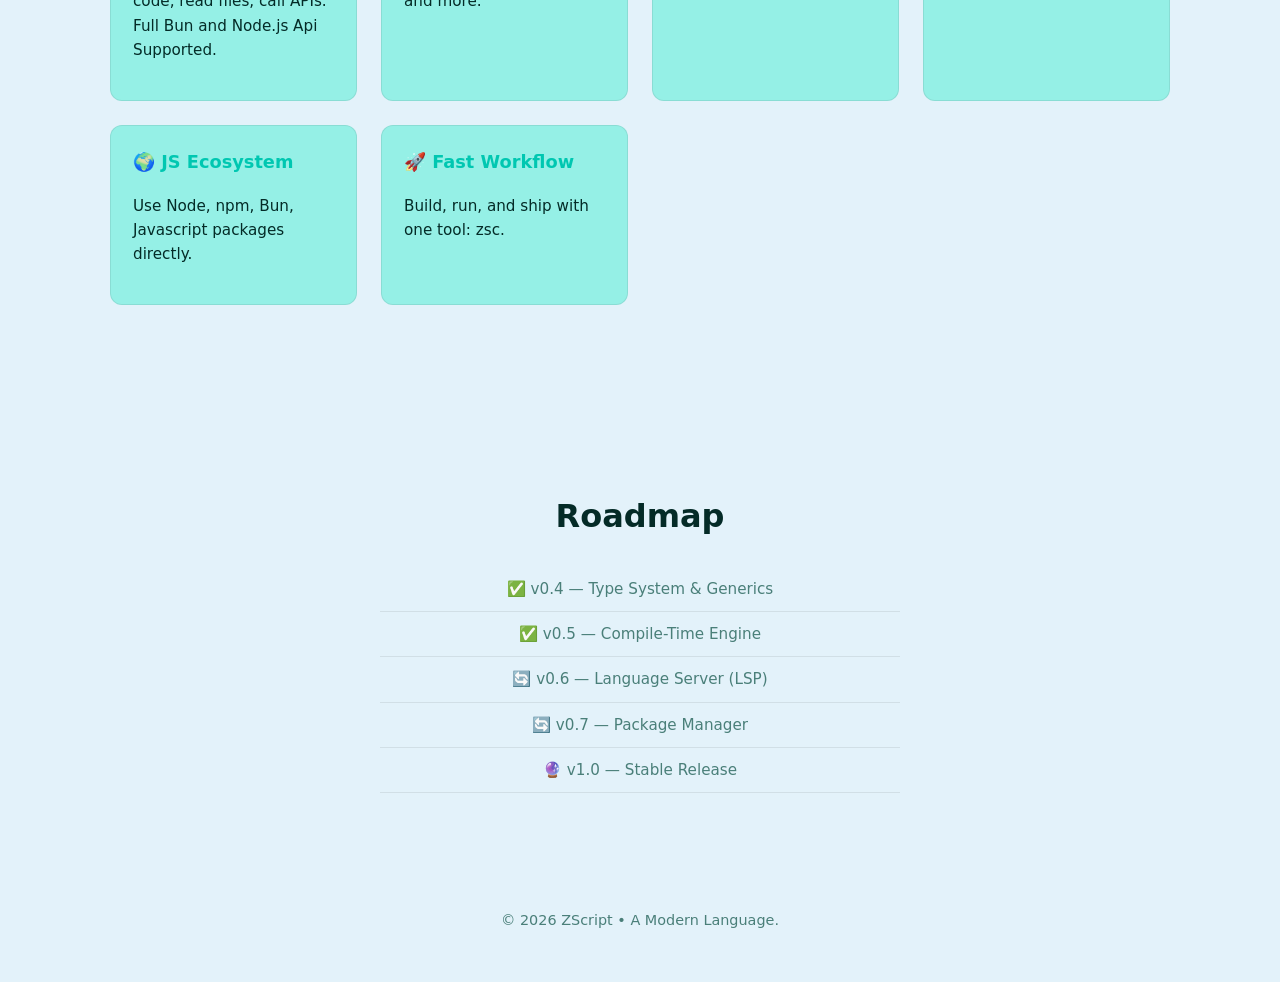
==== commit 0d80969d: "Update index.html" ====
--- a/index.html
+++ b/index.html
@@ -68,7 +68,6 @@
 }
 </script>
 
-  
 <style>
 :root {
   --primary: #00c7b1;
@@ -82,6 +81,23 @@
 
   --border: rgba(0,0,0,0.08);
   --code-bg: #95f0e6;
+}
+
+/* Base scaling */
+html {
+  font-size: 16px;
+}
+
+@media (max-width: 768px) {
+  html {
+    font-size: 14px;
+  }
+}
+
+@media (max-width: 480px) {
+  html {
+    font-size: 13px;
+  }
 }
 
 * {
@@ -93,6 +109,7 @@
   font-family: Inter, system-ui, -apple-system, Segoe UI, sans-serif;
   background: var(--bg);
   color: var(--text);
+  line-height: 1.6;
 }
 
 /* ---------------- NAV ---------------- */
@@ -100,16 +117,15 @@
 header {
   position: sticky;
   top: 0;
-  background: rgba(255,255,255,0.9);
-  backdrop-filter: blur(10px);
-  border-bottom: 1px solid var(--border);
+  background: #000;
+  border-bottom: 1px solid rgba(255,255,255,0.1);
   z-index: 100;
 }
 
 .nav {
   max-width: 1200px;
   margin: auto;
-  padding: 14px 20px;
+  padding: 12px 20px;
 
   display: flex;
   justify-content: space-between;
@@ -121,18 +137,20 @@
   gap: 10px;
   align-items: center;
   font-weight: 700;
+  color: white;
 }
 
 .brand img {
-  width: 34px;
-  border-radius: 8px;
+  width: 32px;
+  border-radius: 6px;
 }
 
 .nav a {
-  margin-left: 22px;
+  margin-left: 20px;
   text-decoration: none;
-  color: var(--text);
+  color: white;
   font-weight: 500;
+  font-size: 0.95rem;
 }
 
 .nav a:hover {
@@ -144,17 +162,17 @@
 .hero {
   max-width: 1200px;
   margin: auto;
-  padding: 100px 20px 80px;
+  padding: 80px 20px 60px;
 
   display: grid;
   grid-template-columns: 1.1fr 1fr;
-  gap: 60px;
+  gap: 48px;
 }
 
 .hero h1 {
-  font-size: 3.4rem;
+  font-size: clamp(2rem, 5vw, 3.2rem);
   line-height: 1.1;
-  margin-bottom: 20px;
+  margin-bottom: 16px;
 }
 
 .hero span {
@@ -162,27 +180,26 @@
 }
 
 .hero p {
-  font-size: 1.6rem;
+  font-size: 1rem;
   color: var(--muted);
-  line-height: 1.7;
   max-width: 520px;
 }
 
 .buttons {
-  margin-top: 32px;
-  font-size: 1.6rem;
+  margin-top: 26px;
   display: flex;
-  gap: 14px;
+  gap: 12px;
   flex-wrap: wrap;
 }
 
 .btn {
-  padding: 14px 14px;
-  border-radius: 10px;
+  padding: 12px 18px;
+  border-radius: 8px;
   font-weight: 600;
   text-decoration: none;
   border: 1px solid transparent;
   transition: .2s;
+  font-size: 0.95rem;
 }
 
 .btn.primary {
@@ -208,23 +225,23 @@
 
 .code {
   background: var(--code-bg);
-  border-radius: 14px;
+  border-radius: 12px;
   border: 1px solid var(--border);
   overflow: hidden;
-  box-shadow: 0 20px 50px rgba(0,0,0,.08);
+  box-shadow: 0 15px 35px rgba(0,0,0,.08);
 }
 
 .code-head {
   display: flex;
-  gap: 8px;
-  padding: 12px;
+  gap: 6px;
+  padding: 10px;
   background: #95f0e6;
   border-bottom: 1px solid var(--border);
 }
 
 .dot {
-  width: 10px;
-  height: 10px;
+  width: 9px;
+  height: 9px;
   border-radius: 50%;
 }
 
@@ -234,9 +251,9 @@
 
 pre {
   margin: 0;
-  padding: 22px;
+  padding: 18px;
   font-family: JetBrains Mono, Consolas, monospace;
-  font-size: 1.5rem;
+  font-size: 0.9rem;
   line-height: 1.6;
   color: #033c36;
   overflow-x: auto;
@@ -247,35 +264,34 @@
 .install {
   max-width: 1100px;
   margin: auto;
-  padding: 80px 20px;
+  padding: 70px 20px;
 }
 
 .install h2 {
   text-align: center;
-  font-size: 2.4rem;
-  margin-bottom: 14px;
+  font-size: 2rem;
+  margin-bottom: 10px;
 }
 
 .install p {
   text-align: center;
   color: var(--muted);
-  margin-bottom: 50px;
-  font-size: 1.4rem;
+  margin-bottom: 40px;
+  font-size: 1rem;
 }
 
 .install-grid {
   display: grid;
   grid-template-columns: repeat(auto-fit,minmax(260px,1fr));
-  gap: 32px;
+  gap: 28px;
 }
 
 .box {
   background: var(--bg-soft);
   border: 1px solid var(--border);
-  border-radius: 14px;
-  padding: 26px;
-  font-size: 2rem;
-
+  border-radius: 12px;
+  padding: 22px;
+  font-size: 1rem;
 }
 
 .box h3 {
@@ -288,27 +304,27 @@
 .features {
   max-width: 1100px;
   margin: auto;
-  padding: 90px 20px;
-  font-size: 1.6rem;
+  padding: 80px 20px;
 }
 
 .features h2 {
   text-align: center;
-  font-size: 2.4rem;
-  margin-bottom: 60px;
+  font-size: 2rem;
+  margin-bottom: 50px;
 }
 
 .feature-grid {
   display: grid;
-  grid-template-columns: repeat(auto-fit,minmax(260px,1fr));
-  gap: 28px;
+  grid-template-columns: repeat(auto-fit,minmax(240px,1fr));
+  gap: 24px;
 }
 
 .feature {
   background: var(--bg-soft);
   border: 1px solid var(--border);
-  border-radius: 14px;
-  padding: 26px;
+  border-radius: 12px;
+  padding: 22px;
+  font-size: 0.95rem;
 }
 
 .feature h3 {
@@ -321,13 +337,13 @@
 .roadmap {
   max-width: 900px;
   margin: auto;
-  padding: 90px 20px;
+  padding: 80px 20px;
   text-align: center;
 }
 
 .roadmap h2 {
-  font-size: 2.4rem;
-  margin-bottom: 30px;
+  font-size: 2rem;
+  margin-bottom: 24px;
 }
 
 .roadmap ul {
@@ -335,11 +351,11 @@
   padding: 0;
   max-width: 520px;
   margin: auto;
-  font-size: 1.6rem;
+  font-size: 0.95rem;
 }
 
 .roadmap li {
-  padding: 12px;
+  padding: 10px;
   border-bottom: 1px solid var(--border);
   color: var(--muted);
 }
@@ -347,25 +363,33 @@
 /* ---------------- FOOTER ---------------- */
 
 footer {
-  padding: 40px 20px 60px;
+  padding: 36px 20px 50px;
   text-align: center;
-  font-size: 1.3rem;
+  font-size: 0.9rem;
   color: var(--muted);
 }
 
 /* ---------------- MOBILE ---------------- */
 
 @media(max-width:900px){
+
   .hero {
     grid-template-columns: 1fr;
-    padding-top: 70px;
+    padding-top: 60px;
+    gap: 36px;
   }
 
-  .install-grid {
-    grid-template-columns: 1fr;
+  .nav {
+    flex-wrap: wrap;
   }
+
+  .nav nav {
+    margin-top: 8px;
+  }
+
 }
 </style>
+  
 </head>
 
 <body>
